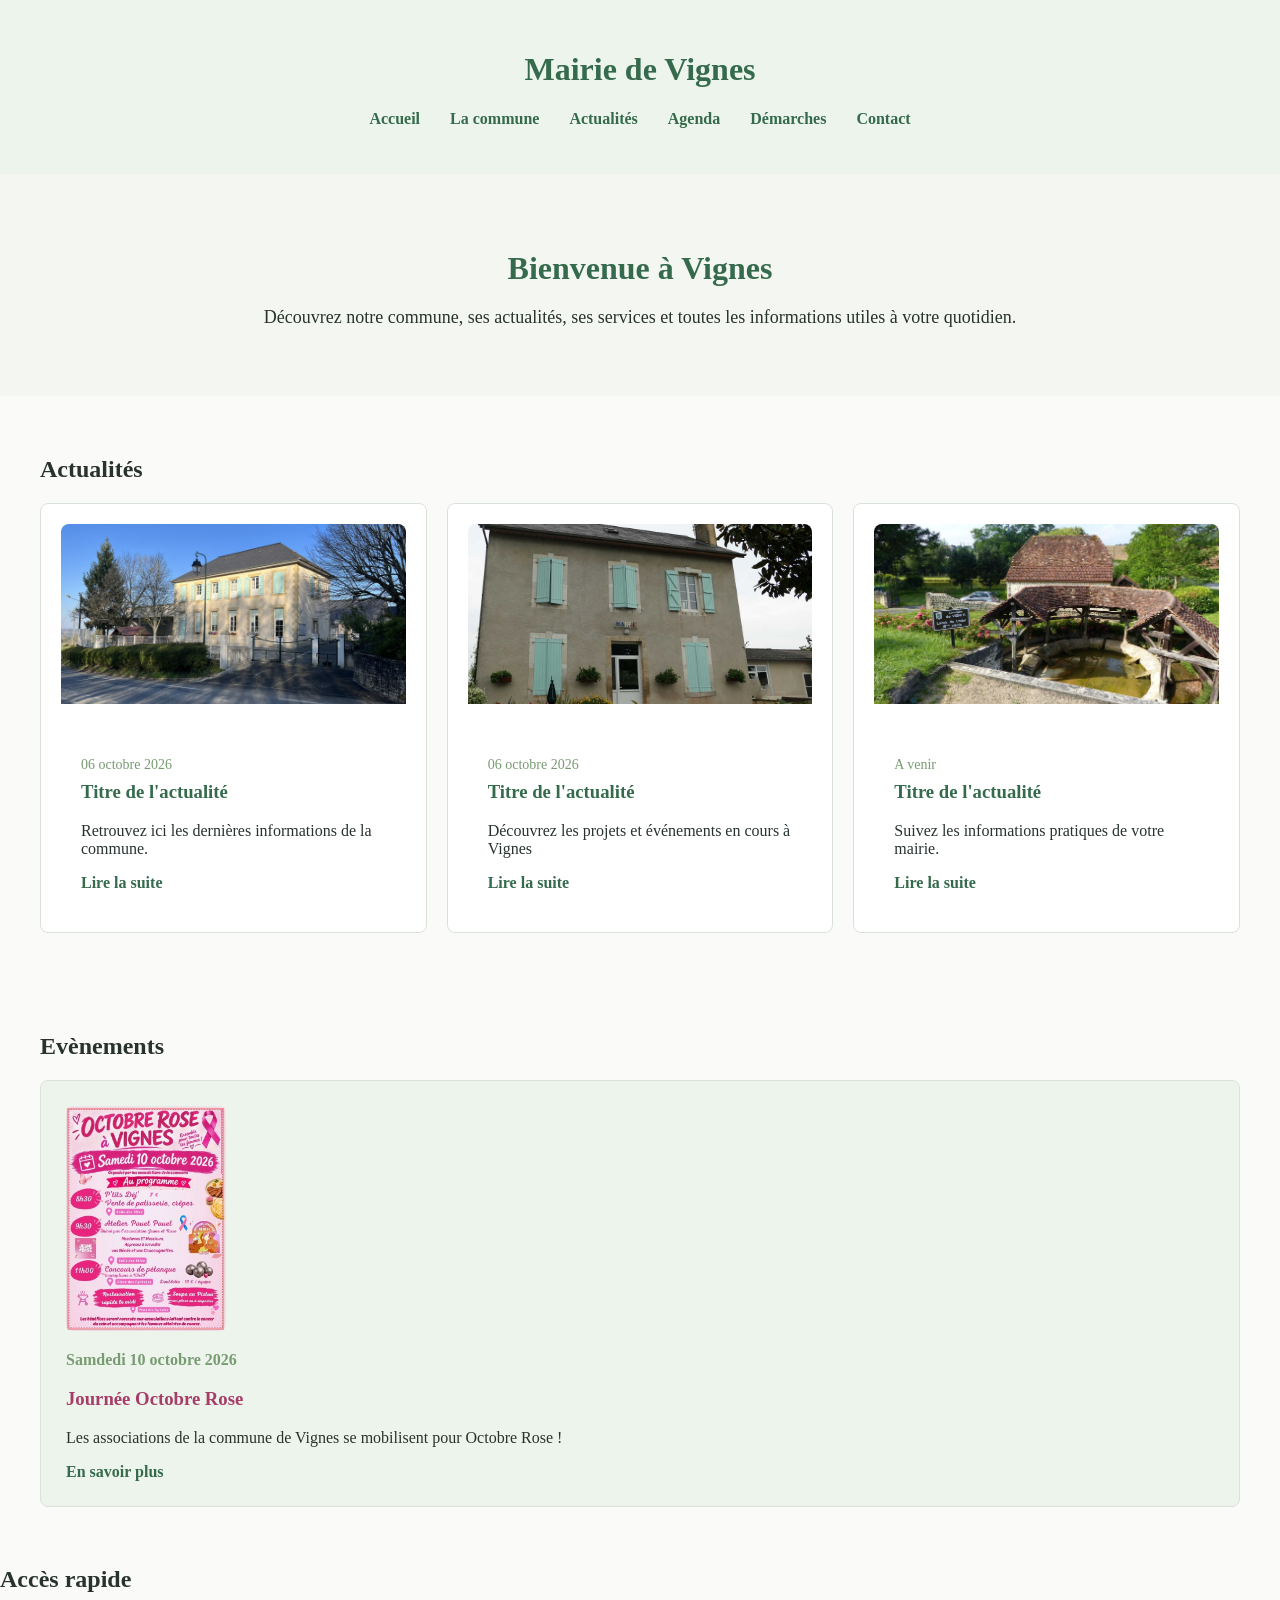
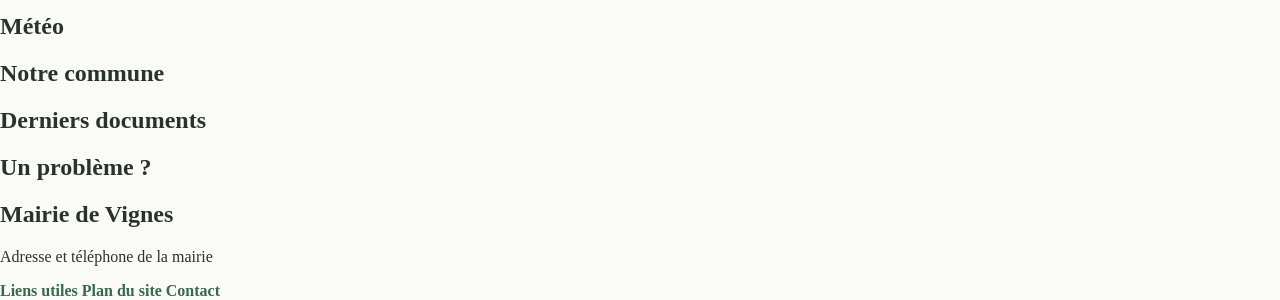
==== index.html @ 8bb5b479 "Premiere version du site mairie de Vignes" ====
<!DOCTYPE html>
<html lang="fr">

<head>
    <meta charset="UTF-8">
    <meta name="viewport" content="width=device-width, initial-scale=1.0">
    <title>Mairie de Vignes</title>
    <link rel="stylesheet" href="style.css">
</head>

<body>


    <!-- EN-TÊTE -->

    <header>

        <h1>Mairie de Vignes</h1>

        <nav>

            <ul>
                <li><a href="#">Accueil</a></li>
                <li><a href="#">La commune</a></li>
                <li><a href="#">Actualités</a></li>
                <li><a href="#">Agenda</a></li>
                <li><a href="#">Démarches</a></li>
                <li><a href="#">Contact</a></li>
            </ul>

        </nav>

    </header>


    <!-- CONTENU PRINCIPAL -->

    <main>

    <!-- Bannière principale -->

    <section id="banniere">

        <h2>Bienvenue à Vignes</h2>
        <p>
            Découvrez notre commune, ses actualités, ses services et toutes les informations utiles à votre quotidien.
        </p>
    </section>

    <!-- Actualités provenant plus tard de la table ACTUALITE -->

<section id="actualites">

    <h2>Actualités</h2>

        <div class="liste-actualites">

        <article class="carte-actualite">

            <img src="image/ecole-jules-ferry.jpg"
                alt="Actualité de notre école"
                class="image-actualite">
           
            <div class="contenu-actualite">
        

                <p class="date-actualite">06 octobre 2026</p>

                <h3>Titre de l'actualité</h3>
        
                <p>Retrouvez ici les dernières informations de la commune.</p>

                <a href="#" class="lien-actualite">Lire la suite</a>

            </div>


        </article>

        <article class="carte-actualite">

            <img src="image/mairie-vignes-2.jpg"
                alt="Actualité de la Mairie"
                class="image-actualite">

            <div class ="contenu-actualite">

                <p class="date-actualite">06 octobre 2026</p>

                <h3>Titre de l'actualité</h3>

                <p>Découvrez les projets et événements en cours à Vignes</p>

                <a href="#" class="lien-actualite">Lire la suite</a>
            </div>

        </article>

        <article class="carte-actualite">

            <img src="image/lavoir.jpg"
                alt="Actualité de la Mairie"
                class="image-actualite">

            <div class="contenu-actualite">

                <p class="date-actualite">A venir</p>

                <h3>Titre de l'actualité</h3>

                <p>Suivez les informations pratiques de votre mairie.</p>

                <a href="#" class="lien-actualite">Lire la suite</a>

            </div>

        </article>

        </div>

</section>

    <!-- Événements -->

<section id="evenements">

    <h2>Evènements</h2>

    <div class="liste-evenements">

        <article class="carte-evenements">

            <img src="image/octobre-rose.jpg"
                alt="Affiche de la Journée Octobre Rose"
                class="image-evenement">

            <div class="contenu-evenement">

                <p class="date-evenements">Samdedi 10 octobre 2026</p>

                <h3>Journée Octobre Rose</h3>

                <p> Les associations de la commune de Vignes se mobilisent pour Octobre Rose !</p>

                <a href="#" class="lien-evenement">En savoir plus</a>

            </div>

        </article>

    </div>

</section>

    <!--Accès rapide-->

    <section id="acces-rapides">

    <h2>Accès rapide</h2>

</section>

    <!-- Météo -->

    <section id="meteo">

        <h2>Météo</h2>

    </section>

    <!-- Présentation -->

    <section id="commune">

        <h2>Notre commune</h2>

    </section>

    <!-- Documents provenant plus tard de DOCUMENT -->

    <section id="documents">

        <h2>Derniers documents</h2>

    </section>

    <!-- Signalement provenant plus tard de SIGNALEMENT -->

    <section id="signalement">

        <h2>Un problème ?</h2>

    </section>

    </main>


    <!-- PIED DE PAGE -->

    <footer>

        <h2>Mairie de Vignes</h2>

        <p>Adresse et téléphone de la mairie</p>

        <nav>
            <a href="#">Liens utiles</a>
            <a href="#">Plan du site</a>
            <a href="#">Contact</a>
        </nav>

    </footer>

</body>

</html>
---- style.css ----
/* ===== PAGE ===== */

body {
    background-color: #FAFBF9;
    color: #29332D;
    margin: 0;
}


/* ===== EN-TÊTE ===== */

header {
    background-color: #EDF4EC;
    padding: 30px;
    text-align: center;
}

header h1 {
    color: #356B4C;
}


/* ===== MENU DE NAVIGATION ===== */

nav ul {
    display: flex;
    justify-content: center;
    gap: 30px;
    list-style: none;
    padding: 0;
}

nav a {
    color: #356B4C;
    text-decoration: none;
    font-weight: bold;
}

nav a:hover {
    color: #789B72;
}

/* ===== BANNIERE PRINCIPALE ===== */

#banniere {
    background-color: #F4F7F1;
    text-align: center;
    padding: 50px 20px;   
}

#banniere h2 {
    color: #356B4C;
    font-size: 2em;
    margin-bottom: 20px;
}
#banniere p {
    color: #29332D;
    font-size: 18px;
}

/* ===== ACTUALITÉS ===== */

#actualites {
    padding : 40px;
}

.liste-actualites {
    display: flex;
    flex-wrap: nowrap;
    gap: 20px;
    justify-content: center;
}

.carte-actualite {
    flex: 1;
    padding: 20px;
    min-width: 0;
    background-color: #FFFFFF;
    border: 1px solid #D9E2DA;
    border-radius: 8px
}
/* ===== IMAGE DES ACTUALITES ===== */

.image-actualite {
    height: 180px;
    width: 100%;
    object-fit: cover;
    border-radius: 8px 8px 0 0;
    margin-bottom: 15px;
}

.contenu-actualite {
    padding: 20px;
}

/* ===== CONTENU DES CARTES ACTUALITES ===== */

.contenu-atualite{
    padding: 5px;
}

.date-actualite{
    font-size: 14px;
    color: #789B72;
    margin-bottom: 8px;
}

.contenu-actualite h3 {
    color: #356B4C;
    margin-top: 0;
}

.lien-actualite {
    color: #356B4C;
    font-weight: bold;
    text-decoration: none;
}

.lien-actualite:hover {
    text-decoration: underline
}

/* ===== EVENEMENTS =====*/

#evenements {
    padding: 40px;
}

.carte-evenements {
    background-color: #EDF4EC;
    padding: 25px;
    border-radius: 8px;
    border: 1px solid #D9E2DA
}

.carte-evenements h3 {
    color: #A63D68
}

.carte-evenements a {
    color: #356B4C;
    font-weight: bold;
    text-decoration: none;
}

.carte evenements a:hover {
    text-decoration: underline;
}
.date-evenements {
    color: #789B72;
    font-weight: bold;
    margin-bottom: 10px;
}

.image-evenement {
    width: 160px;
    height: auto;
    border-radius: 6px;
}
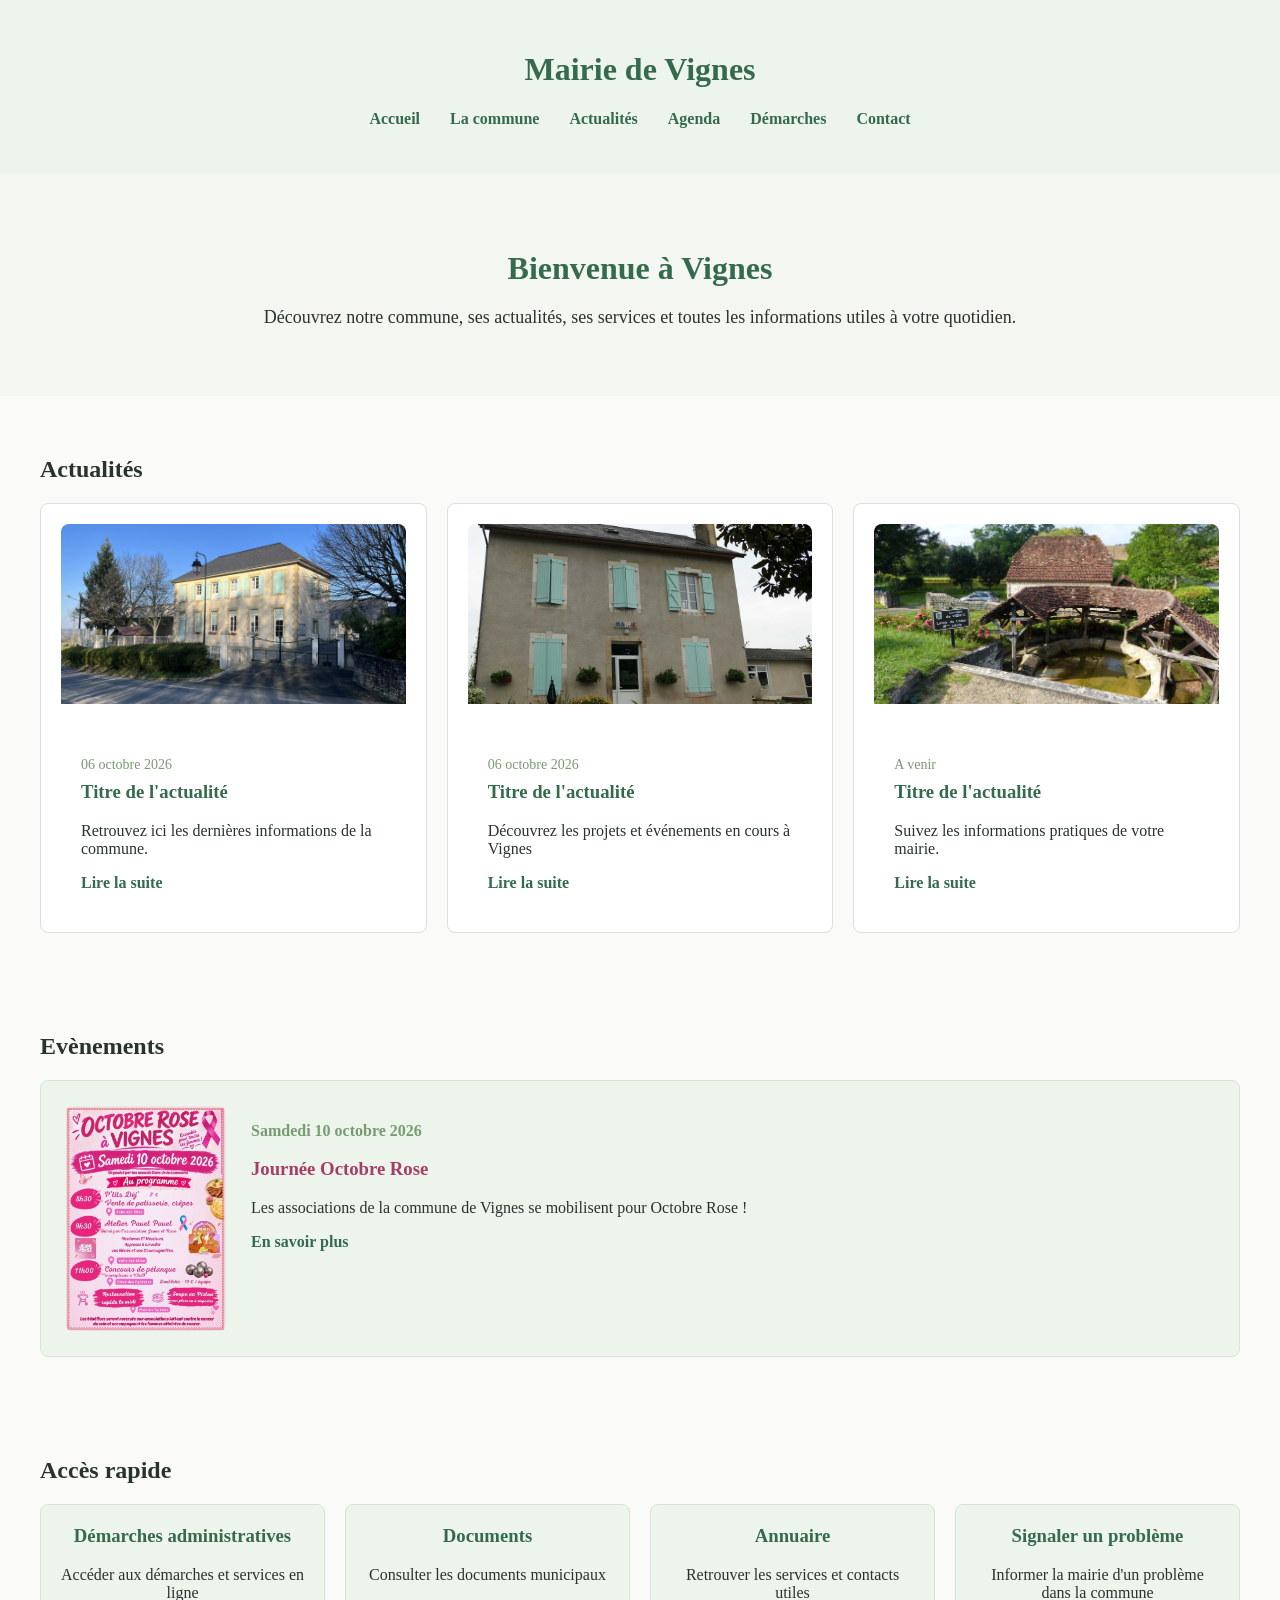
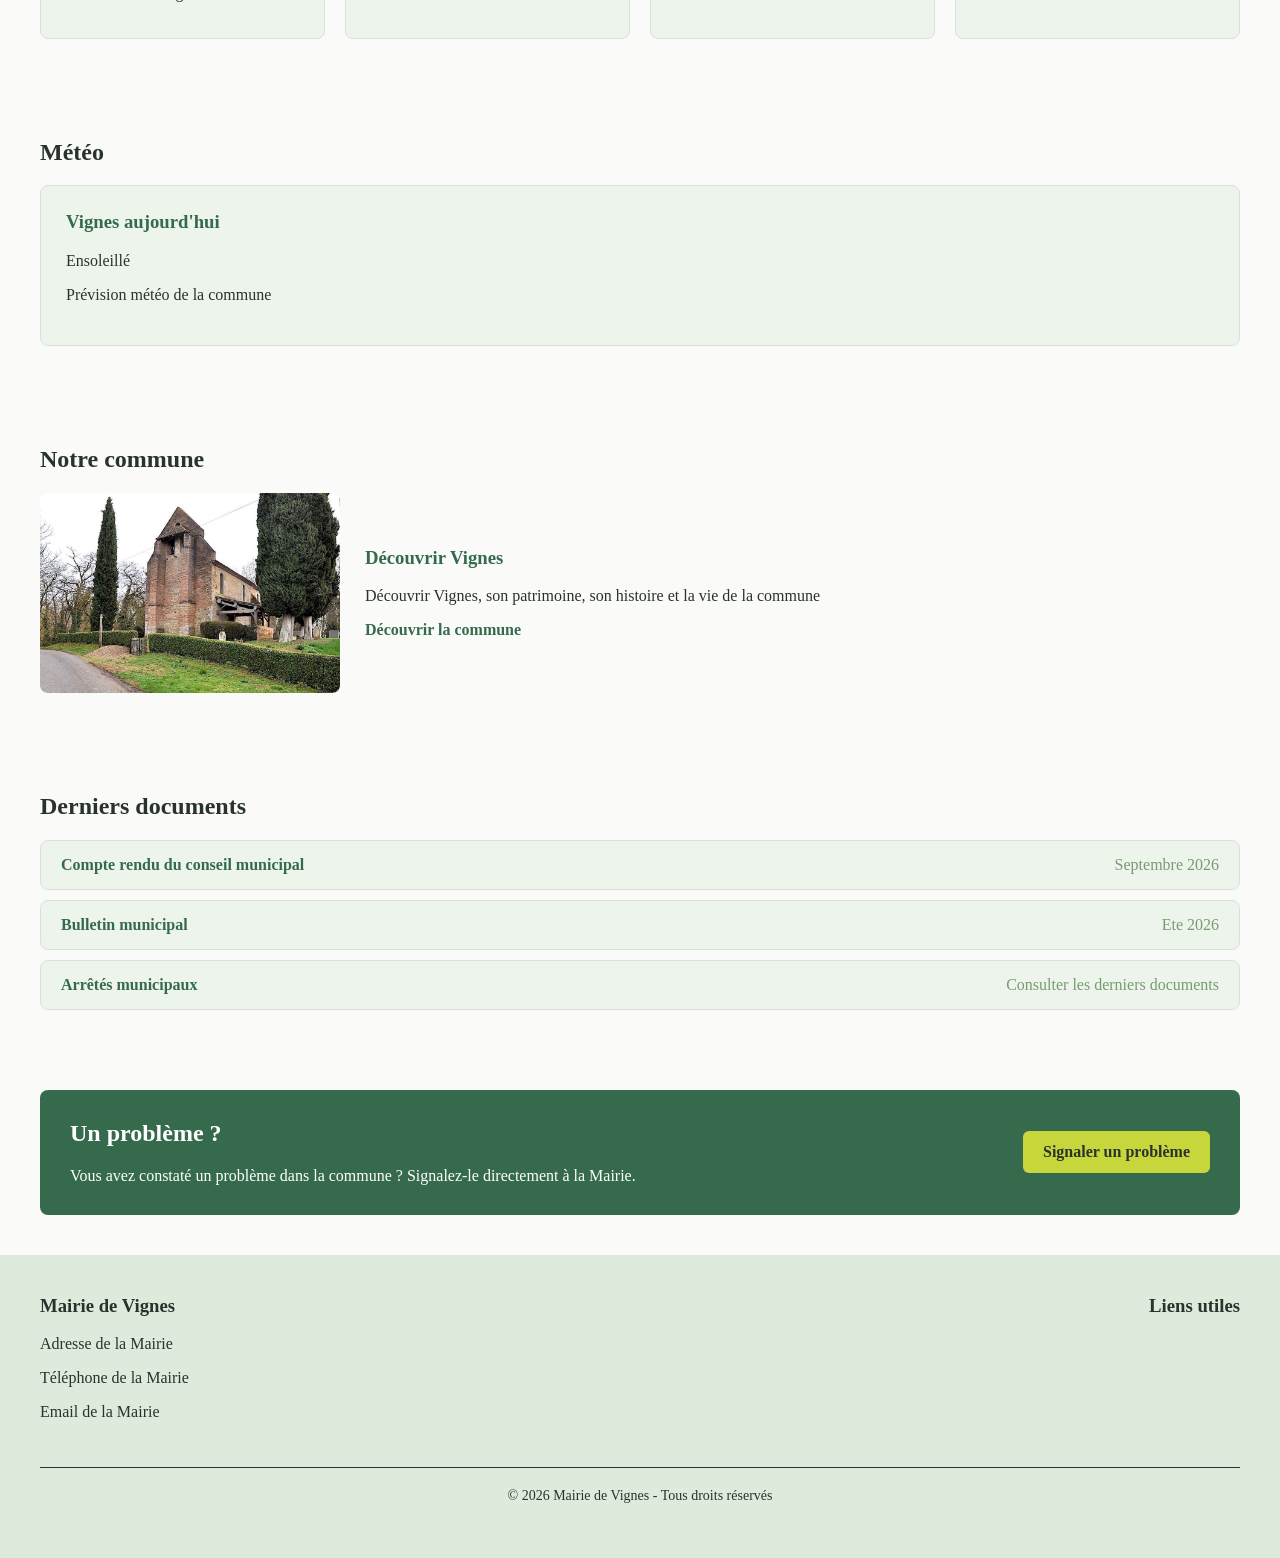
==== commit de5e3028: "Mise en forme complète de la page d'accueil" ====
--- a/index.html
+++ b/index.html
@@ -154,62 +154,178 @@
 
     <!--Accès rapide-->
 
-    <section id="acces-rapides">
+<section id="acces-rapides">
 
     <h2>Accès rapide</h2>
 
+    <div class="liste-acces">
+
+        <a href="#" class="carte-acces">
+
+            <h3>Démarches administratives</h3>
+
+            <p>Accéder aux démarches et services en ligne</p>
+        </a>
+
+        <a href="#" class="carte-acces">
+
+            <h3>Documents</h3>
+
+            <p>Consulter les documents municipaux</p>
+        </a>
+
+        <a href="#" class="carte-acces">
+
+            <h3>Annuaire</h3>
+
+            <p>Retrouver les services et contacts utiles</p>
+        </a>
+
+        <a href="#" class="carte-acces">
+
+            <h3>Signaler un problème</h3>
+
+            <p>Informer la mairie d'un problème dans la commune</p>
+        </a>
+
+    </div>
+
 </section>
 
     <!-- Météo -->
 
-    <section id="meteo">
-
-        <h2>Météo</h2>
-
-    </section>
+<section id="meteo">
+
+    <h2>Météo</h2>
+
+    <div class="carte-meteo">
+
+        <h3>Vignes aujourd'hui</h3>
+
+        <p>Ensoleillé</p>
+
+        <p>Prévision météo de la commune</p>
+
+    </div>
+
+</section>
 
     <!-- Présentation -->
 
-    <section id="commune">
-
-        <h2>Notre commune</h2>
-
-    </section>
+<section id="commune">
+
+    <h2>Notre commune</h2>
+
+    <div class="presentation-commune">
+
+        <img src="image/eglise.jpg" 
+        alt="Eglise de la commune de Vignes"
+        class="image-commune">
+
+        <div class="texte-commune">
+
+            <h3>Découvrir Vignes</h3>
+
+            <p>Découvrir Vignes, son patrimoine, son histoire et la vie de la commune</p>
+
+            <a href="#" class="lien-commune">Découvrir la commune</a>
+
+        </div>
+
+    </div>
+
+</section>
 
     <!-- Documents provenant plus tard de DOCUMENT -->
 
-    <section id="documents">
-
-        <h2>Derniers documents</h2>
-
-    </section>
+<section id="documents">
+
+    <h2>Derniers documents</h2>
+
+    <div class="liste-documents">
+
+        <a href="#" class="documents">
+
+            <strong>Compte rendu du conseil municipal</strong>
+
+            <span>Septembre 2026</span>
+
+        </a>
+
+        <a href="#" class="documents">
+
+            <strong>Bulletin municipal</strong>
+
+            <span>Ete 2026</span>
+
+        </a>
+
+        <a href="#" class="documents">
+
+            <strong>Arrêtés municipaux</strong>
+
+            <span>Consulter les derniers documents</span>
+            
+        </a>
+
+    </div>
+
+</section>
 
     <!-- Signalement provenant plus tard de SIGNALEMENT -->
 
-    <section id="signalement">
-
-        <h2>Un problème ?</h2>
-
-    </section>
+<section id="signalement">
+
+    <div class="bloc-signalement">
+
+        <div class="texte-signalement">
+
+            <h2>Un problème ?</h2>
+
+            <p>Vous avez constaté un problème dans la commune ?
+                Signalez-le directement à la Mairie.
+            </p>
+
+        </div>
+
+        <a href="#" class="bouton-signalement">Signaler un problème</a>
+
+    </div>
+
+</section>
 
     </main>
 
 
     <!-- PIED DE PAGE -->
 
-    <footer>
-
-        <h2>Mairie de Vignes</h2>
-
-        <p>Adresse et téléphone de la mairie</p>
-
-        <nav>
-            <a href="#">Liens utiles</a>
-            <a href="#">Plan du site</a>
-            <a href="#">Contact</a>
-        </nav>
-
-    </footer>
+<footer>
+
+    <div class="contenu-footer">
+
+        <div class="coordonnees-footer">
+
+            <h3>Mairie de Vignes</h3>
+            <p>Adresse de la Mairie</p>
+            <p>Téléphone de la Mairie</p>
+            <p>Email de la Mairie</p>
+
+        </div>
+
+        <div class="liens-footer">
+
+            <h3>Liens utiles</h3>
+            <a href="#" class="Mentions légales"></a>
+            <a href="#" class="Politique de confidentialité"></a>
+            <a href="#" class="Plan du site"></a>
+
+        </div>
+
+    </div>
+
+    <p class="copyright">© 2026 Mairie de Vignes - Tous droits réservés</p>
+
+</footer>
 
 </body>
 
--- a/style.css
+++ b/style.css
@@ -127,6 +127,8 @@
 }
 
 .carte-evenements {
+    display: flex;
+    gap: 25px;
     background-color: #EDF4EC;
     padding: 25px;
     border-radius: 8px;
@@ -158,3 +160,205 @@
     border-radius: 6px;
 }
 
+/* ===== ACCES RAPIDE =====*/
+
+#acces-rapides {
+    padding: 40px;
+}
+
+.liste-acces {
+    display: flex;
+    gap: 20px;
+}
+
+.carte-acces {
+    flex: 1;
+    padding: 20px;
+    background-color: #EDF4EC;
+    border: 1px solid #D9E2DA;
+    border-radius: 8px;
+    text-decoration: none;
+    color: #29332D;
+    text-align: center;
+}
+.carte-acces h3 {
+    color:#356B4C;
+    margin-top: 0;
+}
+
+.carte-acces:hover {
+    background-color: #DDEBDD;
+}
+
+/* ===== METEO ===== */
+
+#meteo {
+    padding: 40px;
+}
+
+.carte-meteo {
+    background-color: #EDF4EC;
+    border: 1px solid #D9E2DA;
+    border-radius: 8px;
+    padding: 25px;
+}
+
+.carte-meteo h3 {
+    color: #356B4C;
+    margin-top: 0;
+}
+
+.temperature {
+    font-size: 32px;
+    font-weight: bold;
+    color: #356B4C;
+    margin: 10px 0;
+}
+
+/* ===== NOTRE COMMUNE =====*/
+
+#commune {
+    padding: 40px;
+}
+
+.presentation-commune {
+    display: flex;
+    gap: 25px;
+    align-items: center;
+}
+
+.image-commune {
+    width: 300px;
+    height: 200px;
+    object-fit: cover;
+    border-radius: 8px;
+}
+.texte-commune h3 {
+    color: #356B4C;
+    margin-top: 0;
+}
+
+.lien-commune {
+    color: #356B4C;
+    font-weight: bold;
+    text-decoration: none;
+}
+
+.lien-commune:hover {
+    text-decoration: underline;
+}
+
+/* ===== DERNIERS DOCUMENS =====*/
+
+#documents {
+    padding: 40px;
+}
+
+.liste-documents {
+    display: flex;
+    flex-direction: column;
+    gap: 10px;
+}
+
+.documents {
+    display: flex;
+    justify-content: space-between;
+    align-items: center;
+    padding: 15px 20px;
+    background-color: #EDF4EC;
+    border: 1px solid #D9E2DA;
+    border-radius: 8px;
+    color: #29332D;
+    text-decoration: none;
+}
+
+.documents strong {
+    color: #356B4C
+}
+
+.documents span {
+    color: #789B72
+}
+
+.documents:hover {
+    background-color: #DDEBDD;
+} 
+/* ===== UN PROBLEME =====*/
+
+/* ===== SIGNALEMENT ===== */
+
+#signalement {
+    padding: 40px;
+}
+
+.bloc-signalement {
+    display: flex;
+    justify-content: space-between;
+    align-items: center;
+    gap: 30px;
+    padding: 30px;
+    background-color: #356B4C;
+    border-radius: 8px;
+}
+
+.texte-signalement h2 {
+    color: #FFFFFF;
+    margin-top: 0;
+}
+
+.texte-signalement p {
+    color: #FFFFFF;
+    margin-bottom: 0;
+}
+
+.bouton-signalement {
+    padding: 12px 20px;
+    background-color: #C7D63A;
+    color: #29332D;
+    font-weight: bold;
+    text-decoration: none;
+    border-radius: 6px;
+    white-space: nowrap;
+}
+
+/* ===== PIED DE PAGE =====*/
+
+footer {
+    background-color: #DDEBDD;
+    color: #29332D;
+    padding: 40px;
+}
+
+.contenu-footer {
+    display: flex;
+    justify-content: space-between;
+    gap: 40px;
+}
+
+.coordonnees-footer h3,
+.liens-footer h3 {
+    color: #29332D;
+    margin-top: 0;
+}
+
+.coordonees-footer p {
+    margin : 8px 0;
+}
+
+.liens-footer a {
+    color: #29332D;
+    text-decoration: none;
+}
+
+.liens-footer a:hover {
+    text-decoration: underline;
+}
+
+.copyright {
+    margin-top: 30px;
+    padding-top: 20px;
+    background-color: #DDEBDD;
+    border-top: 1px solid;
+    text-align: center;
+    font-size: 14px;
+}
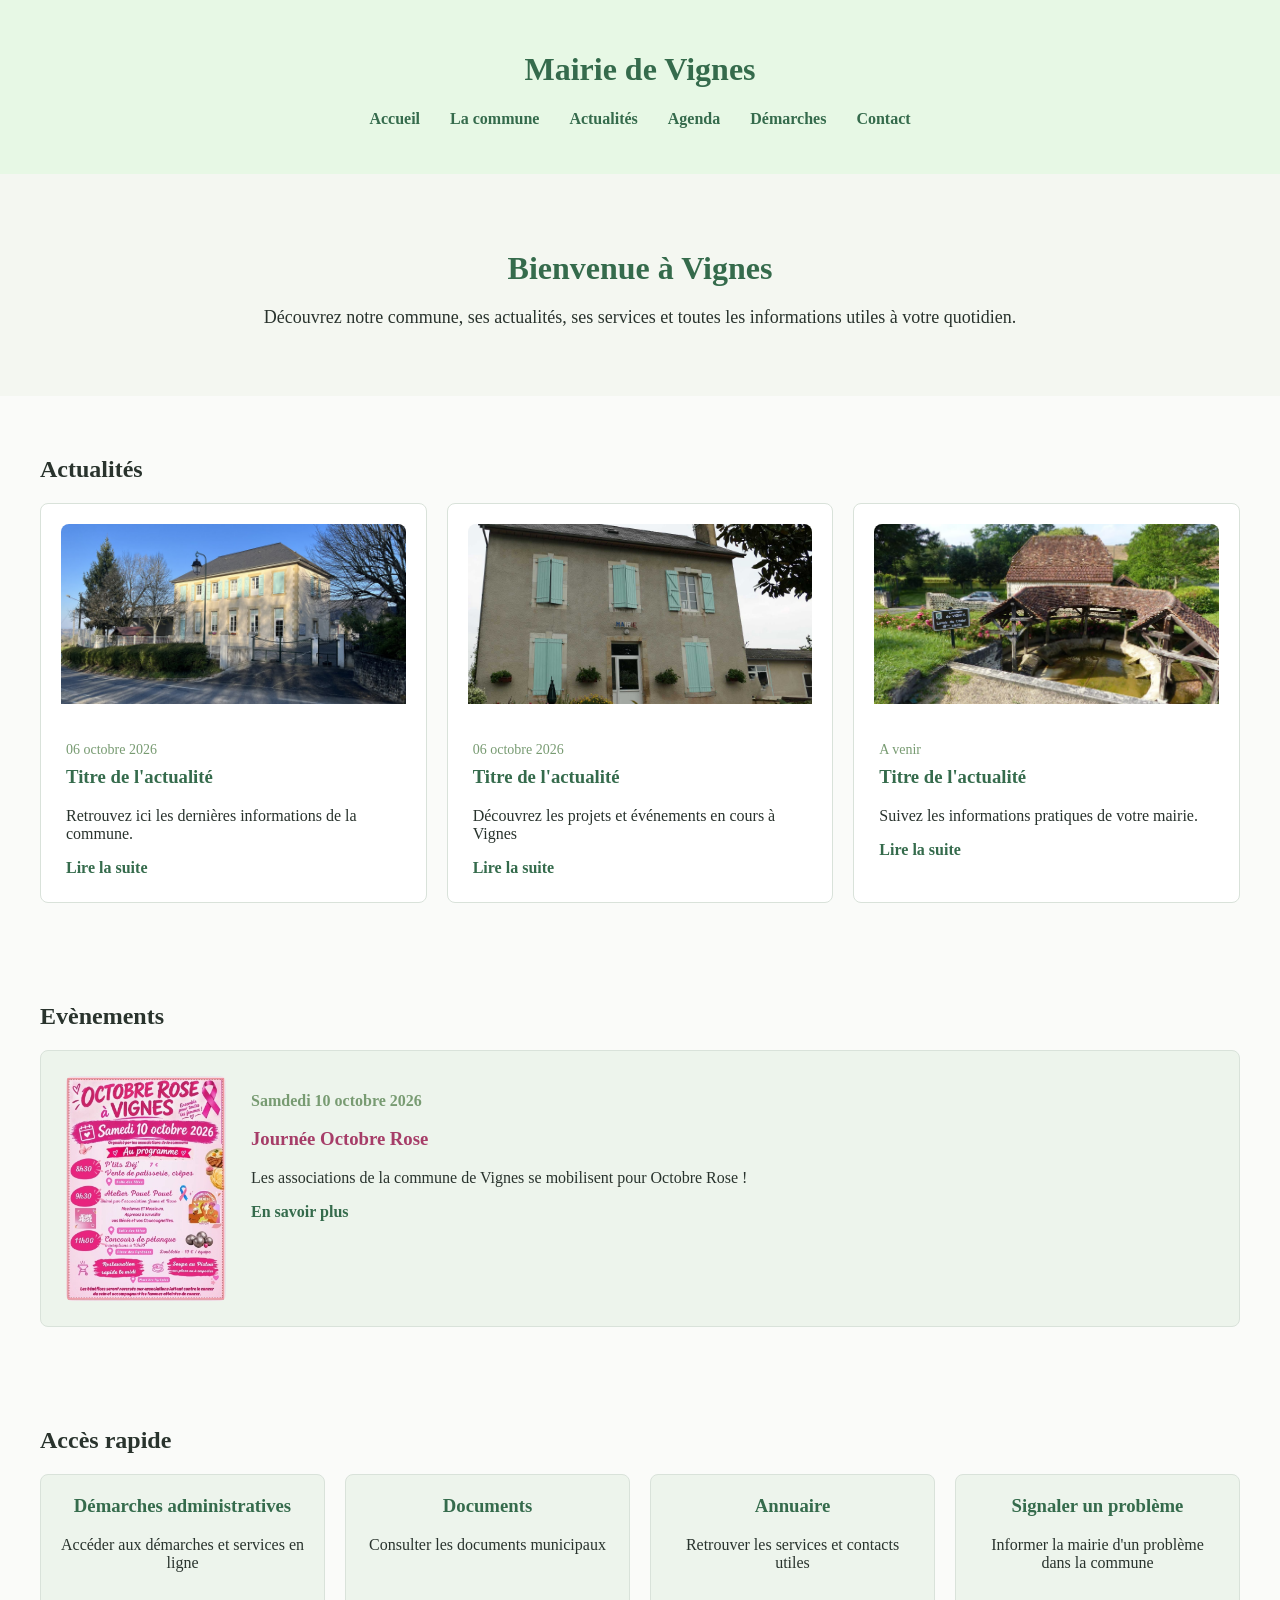
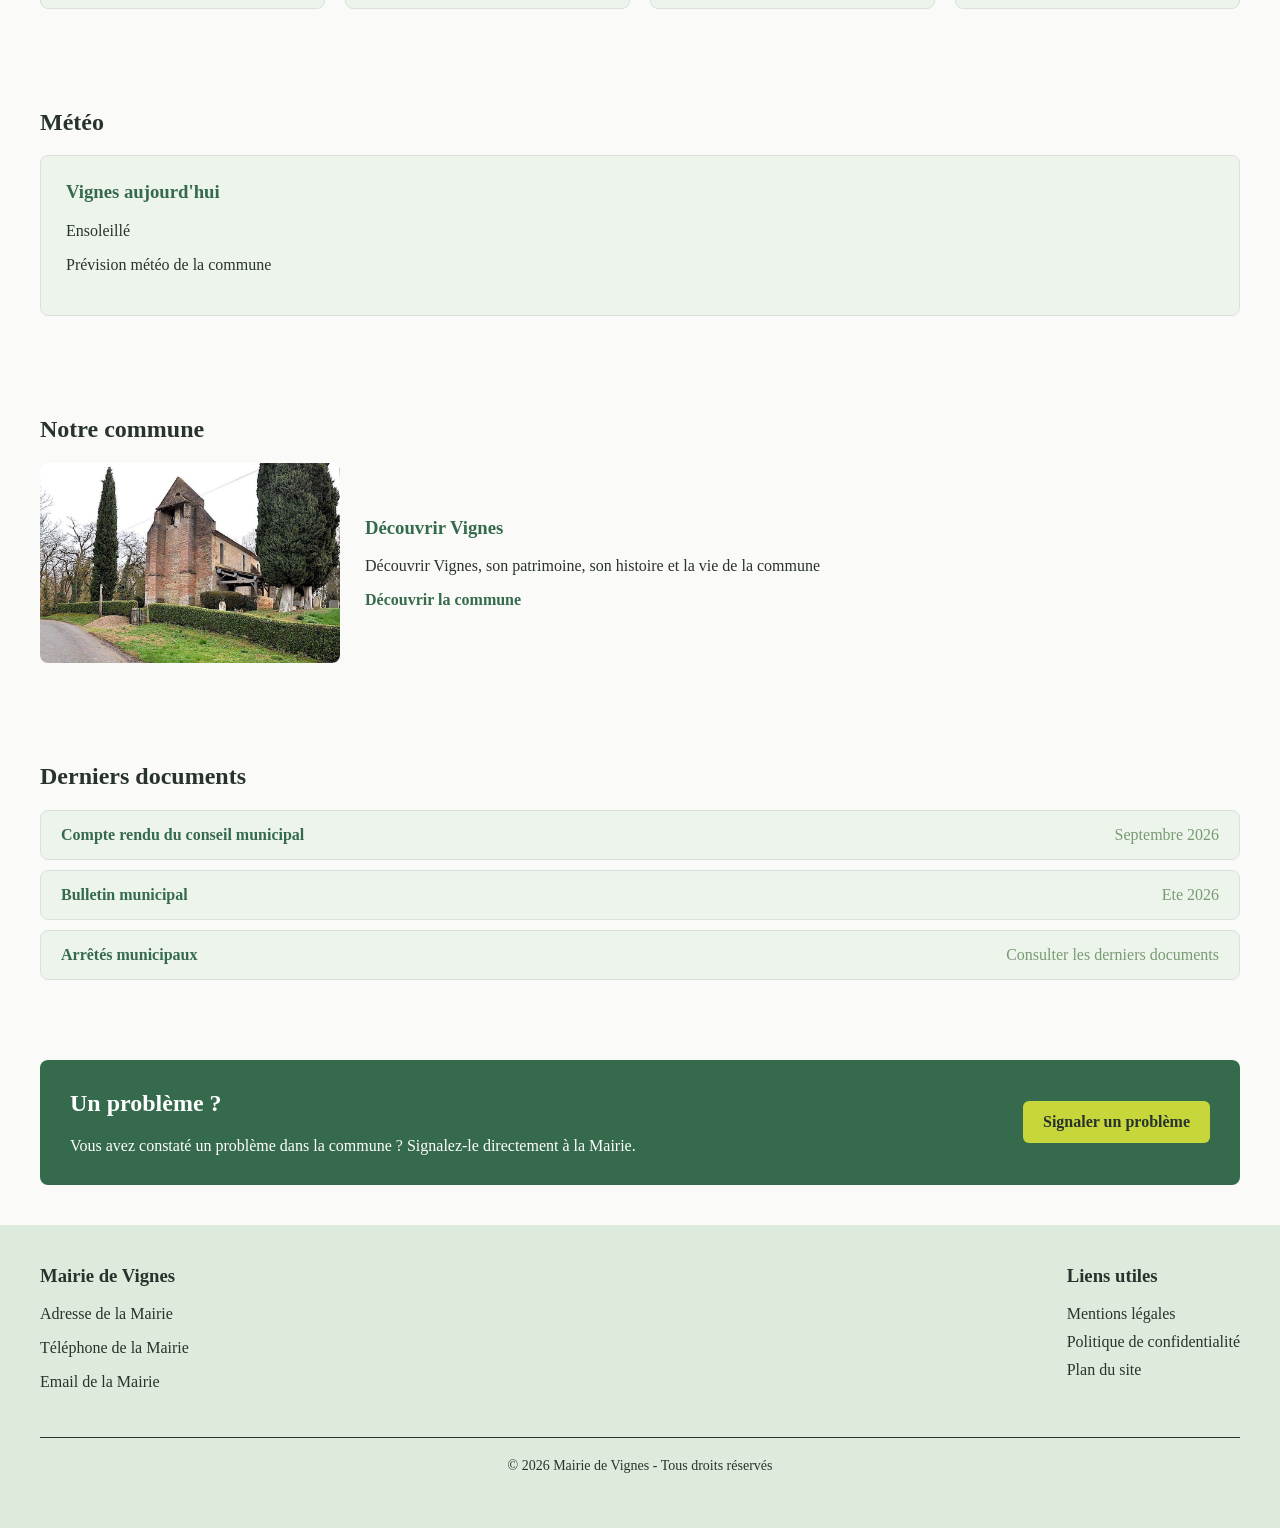
==== commit 947e1aaf: "Mise en place du relationnel du site ( liens vers les autres pages )" ====
--- a/index.html
+++ b/index.html
@@ -20,12 +20,12 @@
         <nav>
 
             <ul>
-                <li><a href="#">Accueil</a></li>
-                <li><a href="#">La commune</a></li>
-                <li><a href="#">Actualités</a></li>
-                <li><a href="#">Agenda</a></li>
-                <li><a href="#">Démarches</a></li>
-                <li><a href="#">Contact</a></li>
+                <li><a href="#banniere">Accueil</a></li>
+                <li><a href="#commune">La commune</a></li>
+                <li><a href="#actualites">Actualités</a></li>
+                <li><a href="#evenements">Agenda</a></li>
+                <li><a href="#acces-rapides">Démarches</a></li>
+                <li><a href="#contact">Contact</a></li>
             </ul>
 
         </nav>
@@ -299,7 +299,7 @@
 
     <!-- PIED DE PAGE -->
 
-<footer>
+<footer id="contact">
 
     <div class="contenu-footer">
 
@@ -315,9 +315,9 @@
         <div class="liens-footer">
 
             <h3>Liens utiles</h3>
-            <a href="#" class="Mentions légales"></a>
-            <a href="#" class="Politique de confidentialité"></a>
-            <a href="#" class="Plan du site"></a>
+            <a href="mentions-legales.html">Mentions légales</a>
+            <a href="politique-confidentialite.html">Politique de confidentialité</a>
+            <a href="plan-du-site.html">Plan du site</a>
 
         </div>
 
--- a/style.css
+++ b/style.css
@@ -10,7 +10,7 @@
 /* ===== EN-TÊTE ===== */
 
 header {
-    background-color: #EDF4EC;
+    background-color: #e7f8e5;
     padding: 30px;
     text-align: center;
 }
@@ -95,7 +95,7 @@
 
 /* ===== CONTENU DES CARTES ACTUALITES ===== */
 
-.contenu-atualite{
+.contenu-actualite{
     padding: 5px;
 }
 
@@ -362,3 +362,227 @@
     text-align: center;
     font-size: 14px;
 }
+
+/* ===== RESPONSIVE TELEPHONE =====*/
+
+@media screen and (max-width: 600px) {
+
+    .liste-actualites {
+        flex-direction: column;
+        flex-wrap: nowrap;
+    }
+
+    .carte-actualite {
+        width: 100%;
+        box-sizing: border-box;
+    }
+
+    .liste-acces {
+        flex-direction: column;
+    }
+
+    .carte-acces {
+        width: 100%;
+        box-sizing: border-box;
+    }
+
+    .carte-evenements {
+    flex-direction: column;
+    }
+
+    .image-evenement {
+    width: 100%;
+    max-width: 300px;
+    height: auto;
+    align-self: center;
+    }
+
+    .presentation-commune {
+    flex-direction: column;
+    align-items: stretch;
+    }
+
+    .image-commune {
+    width: 100%;
+    height: auto;
+    }
+
+    .texte-commune {
+    width: 100%;
+    }
+    
+    .bloc-signalement {
+    flex-direction: column;
+    align-items: flex-start;
+    }
+
+    .bouton-signalement {
+    width: 100%;
+    box-sizing: border-box;
+    text-align: center;
+    }
+    /* ===== MENU TELEPHONE ===== */
+
+    header nav ul {
+    display: flex;
+    flex-wrap: wrap;
+    justify-content: center;
+    gap: 12px 20px;
+    padding: 0;
+    margin: 20px 0 0;
+    list-style: none;
+    }
+
+    header nav li {
+    text-align: center;
+    }
+
+    /* ===== ESPACEMENT TELEPHONE =====*/
+
+    header {
+        padding: 25px 15px;
+    }
+
+    #accueil {
+        padding: 40px 20px;
+    }
+
+    #actualite {
+        padding:25px 20px;
+    }
+
+    /* ===== ESPACEMENT DES SECTIONS ===== */
+
+    #evenements,
+    #acces-rapides,
+    #meteo,
+    #commune,
+    #documents,
+    #signalement {
+        padding-top: 25px;
+        padding-bottom: 25px;
+    }
+}
+    /* ===== VERSION TABLETTE =====*/
+
+    @media screen and (min-width: 601px) and (max-width: 1024px) {
+
+        .liste-actualites {
+            display: flex;
+            flex-wrap: wrap;
+            gap: 20px;
+        }
+        
+        .carte-actualite {
+            flex: 0 1 calc(50% - 10px);
+            box-sizing: border-box;
+            min-width: 0;
+        }
+
+        .carte-evenements {
+    display: flex;
+    flex-direction: row;
+    align-items: center;
+    gap: 25px;
+    }
+
+    .image-evenement {
+        width: 160px;
+        height: auto;
+        flex-shrink: 0;
+    }
+
+    .contenu-evenement {
+        flex: 1;
+        min-width: 0;
+    }
+
+    /* ===== ACCÈS RAPIDE TABLETTE ===== */
+
+    .liste-acces {
+        display: grid;
+        grid-template-columns: repeat(2, 1fr);
+        gap: 20px;
+    }
+
+}
+    /* ===== PAGE MENTIONS LEGALES =====*/
+
+    .liens-footer a {
+    display: block;
+    margin-bottom: 10px;
+    }
+
+#mentions-legales {
+    max-width: 1000px;
+    margin: 40px auto;
+    padding: 30px;
+}
+
+#mentions-legales h2 {
+    color: #356B4C;
+    margin-bottom: 25px;
+}
+
+#mentions-legales h3 {
+    margin-top: 25px;
+    margin-bottom: 15px;
+}
+
+#mentions-legales address {
+    font-style: normal;
+    line-height: 1.8;
+}
+
+/* ===== PAGE POLITIQUE DE CONFIDENTIALITÉ ===== */
+
+#politique-confidentialite {
+    max-width: 1000px;
+    margin: 40px auto;
+    padding: 30px;
+}
+
+#politique-confidentialite h2 {
+    color: #356B4C;
+    margin-bottom: 25px;
+}
+
+#politique-confidentialite h3 {
+    margin-top: 25px;
+    margin-bottom: 15px;
+}
+
+#politique-confidentialite address {
+    font-style: normal;
+    line-height: 1.8;
+}
+/* ===== PAGE PLAN DU SITE ===== */
+
+#plan-du-site {
+    max-width: 1000px;
+    margin: 40px auto;
+    padding: 30px;
+}
+
+#plan-du-site h2 {
+    color: #356B4C;
+    margin-bottom: 25px;
+}
+
+#plan-du-site h3 {
+    margin-top: 25px;
+    margin-bottom: 15px;
+}
+
+#plan-du-site li {
+    margin-bottom: 10px;
+}
+
+#plan-du-site a {
+    color: #356B4C;
+    text-decoration: none;
+}
+
+#plan-du-site a:hover {
+    text-decoration: underline;
+}
